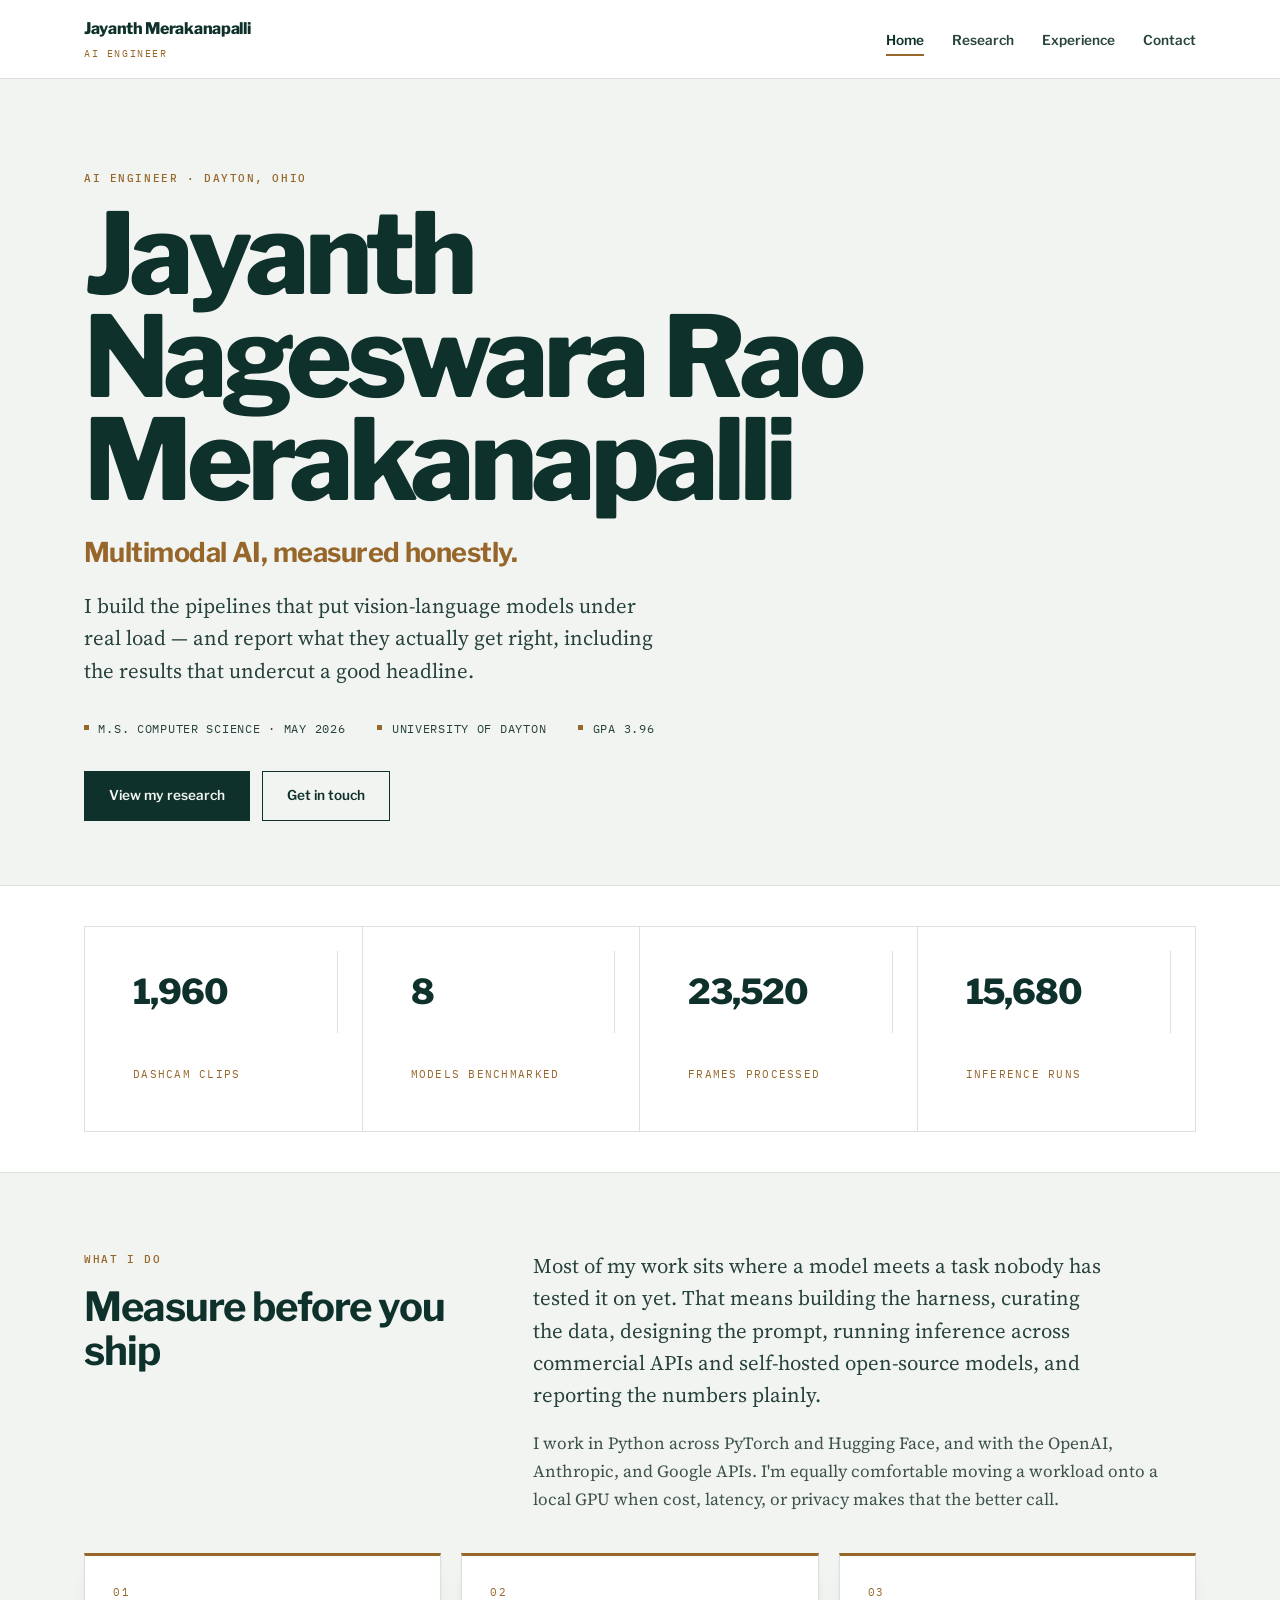
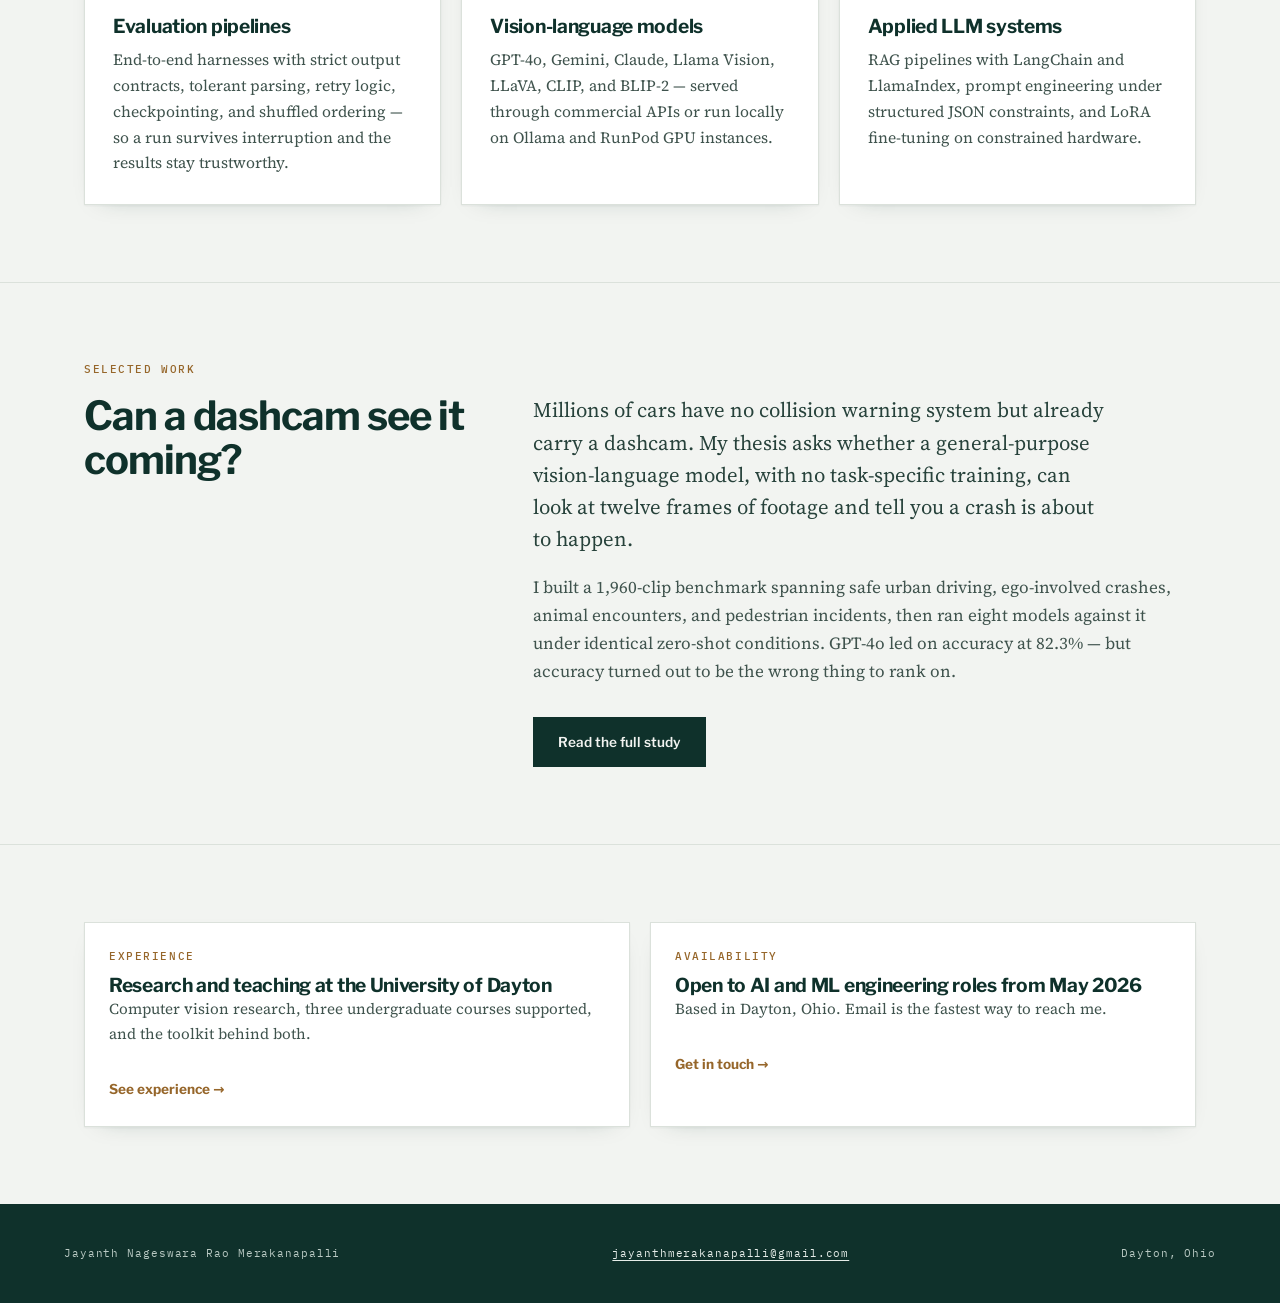
==== index.html @ ee2075a8 "Add files via upload" ====
<!DOCTYPE html>
<html lang="en">
<head>
<meta charset="utf-8">
<meta name="viewport" content="width=device-width, initial-scale=1">
<title>Jayanth Nageswara Rao Merakanapalli — AI Engineer</title>
<meta name="description" content="AI Engineer working on multimodal large language models, vision-language evaluation, and applied LLM systems. M.S. Computer Science, University of Dayton, May 2026.">
<link rel="preconnect" href="https://fonts.googleapis.com">
<link rel="preconnect" href="https://fonts.gstatic.com" crossorigin>
<link href="https://fonts.googleapis.com/css2?family=IBM+Plex+Mono:wght@400;500&family=Libre+Franklin:wght@500;600;700;800&family=Source+Serif+4:opsz,wght@8..60,400;8..60,600&display=swap" rel="stylesheet">
<link rel="stylesheet" href="styles.css">
</head>
<body>

<header class="site-header">
  <div class="bar">
    <a class="brand" href="index.html">Jayanth Merakanapalli<span>AI Engineer</span></a>
    <nav class="site-nav" aria-label="Main">
      <ul>
        <li><a href="index.html" aria-current="page">Home</a></li>
        <li><a href="research.html">Research</a></li>
        <li><a href="experience.html">Experience</a></li>
        <li><a href="contact.html">Contact</a></li>
      </ul>
    </nav>
  </div>
</header>

<main>

  <section class="hero">
    <div class="wrap">
      <span class="label">AI Engineer · Dayton, Ohio</span>
      <h1 class="nameplate">Jayanth<br>Nageswara Rao<br>Merakanapalli</h1>
      <p class="tagline">Multimodal AI, measured honestly.</p>
      <p class="lede">I build the pipelines that put vision-language models under real load — and report what they actually get right, including the results that undercut a good headline.</p>
      <ul class="facts">
        <li>M.S. Computer Science · May 2026</li>
        <li>University of Dayton</li>
        <li>GPA 3.96</li>
      </ul>
      <div class="actions">
        <a class="btn primary" href="research.html">View my research</a>
        <a class="btn" href="contact.html">Get in touch</a>
      </div>
    </div>
  </section>

  <div class="band">
    <div class="wrap" style="padding-top:2.5rem;padding-bottom:2.5rem">
      <div class="stats">
        <div><div class="n">1,960</div><div class="t">Dashcam clips</div></div>
        <div><div class="n">8</div><div class="t">Models benchmarked</div></div>
        <div><div class="n">23,520</div><div class="t">Frames processed</div></div>
        <div><div class="n">15,680</div><div class="t">Inference runs</div></div>
      </div>
    </div>
  </div>

  <section class="section">
    <div class="wrap split reveal">
      <div>
        <span class="label">What I do</span>
        <h2>Measure before you ship</h2>
      </div>
      <div>
        <p class="lede">Most of my work sits where a model meets a task nobody has tested it on yet. That means building the harness, curating the data, designing the prompt, running inference across commercial APIs and self-hosted open-source models, and reporting the numbers plainly.</p>
        <p>I work in Python across PyTorch and Hugging Face, and with the OpenAI, Anthropic, and Google APIs. I'm equally comfortable moving a workload onto a local GPU when cost, latency, or privacy makes that the better call.</p>
      </div>
    </div>

    <div class="wrap" style="margin-top:2.5rem">
      <div class="grid three reveal">
        <div class="card">
          <span class="idx">01</span>
          <h3>Evaluation pipelines</h3>
          <p>End-to-end harnesses with strict output contracts, tolerant parsing, retry logic, checkpointing, and shuffled ordering — so a run survives interruption and the results stay trustworthy.</p>
        </div>
        <div class="card">
          <span class="idx">02</span>
          <h3>Vision-language models</h3>
          <p>GPT-4o, Gemini, Claude, Llama Vision, LLaVA, CLIP, and BLIP-2 — served through commercial APIs or run locally on Ollama and RunPod GPU instances.</p>
        </div>
        <div class="card">
          <span class="idx">03</span>
          <h3>Applied LLM systems</h3>
          <p>RAG pipelines with LangChain and LlamaIndex, prompt engineering under structured JSON constraints, and LoRA fine-tuning on constrained hardware.</p>
        </div>
      </div>
    </div>
  </section>

  <section class="section">
    <div class="wrap">
      <span class="label reveal">Selected work</span>
      <div class="split reveal">
        <div>
          <h2>Can a dashcam see it coming?</h2>
        </div>
        <div>
          <p class="lede">Millions of cars have no collision warning system but already carry a dashcam. My thesis asks whether a general-purpose vision-language model, with no task-specific training, can look at twelve frames of footage and tell you a crash is about to happen.</p>
          <p>I built a 1,960-clip benchmark spanning safe urban driving, ego-involved crashes, animal encounters, and pedestrian incidents, then ran eight models against it under identical zero-shot conditions. GPT-4o led on accuracy at 82.3% — but accuracy turned out to be the wrong thing to rank on.</p>
          <div class="actions">
            <a class="btn primary" href="research.html">Read the full study</a>
          </div>
        </div>
      </div>
    </div>
  </section>

  <section class="section">
    <div class="wrap">
      <div class="grid two reveal">
        <a class="linkcard" href="experience.html">
          <span class="label" style="margin-bottom:.6rem">Experience</span>
          <h3>Research and teaching at the University of Dayton</h3>
          <p class="small">Computer vision research, three undergraduate courses supported, and the toolkit behind both.</p>
          <span class="arrow">See experience →</span>
        </a>
        <a class="linkcard" href="contact.html">
          <span class="label" style="margin-bottom:.6rem">Availability</span>
          <h3>Open to AI and ML engineering roles from May 2026</h3>
          <p class="small">Based in Dayton, Ohio. Email is the fastest way to reach me.</p>
          <span class="arrow">Get in touch →</span>
        </a>
      </div>
    </div>
  </section>

</main>

<footer class="site-footer">
  <div class="inner">
    <span>Jayanth Nageswara Rao Merakanapalli</span>
    <span><a href="mailto:jayanthmerakanapalli@gmail.com">jayanthmerakanapalli@gmail.com</a></span>
    <span>Dayton, Ohio</span>
  </div>
</footer>

<script src="site.js"></script>
</body>
</html>
---- styles.css ----
/* ============================================================
   Jayanth Merakanapalli — portfolio
   Palette: deep pine, brass, stone
   ============================================================ */

:root{
  --paper:#F2F4F1;
  --card:#FFFFFF;
  --ink:#0F312B;
  --ink-2:#27423B;
  --body:#3F534D;
  --brass:#96662A;
  --brass-soft:#F3EADC;
  --teal:#2E6E61;
  --sage:#AFC2B8;
  --line:#DBE1DB;
  --line-strong:#C3CDC5;

  --sans:"Libre Franklin",system-ui,-apple-system,sans-serif;
  --serif:"Source Serif 4",Georgia,serif;
  --mono:"IBM Plex Mono",ui-monospace,monospace;

  --pad:clamp(1.25rem,5vw,4.5rem);
  --measure:66ch;
  --shadow:0 1px 2px rgba(15,49,43,.05),0 8px 24px -18px rgba(15,49,43,.35);
}

*{box-sizing:border-box}
html{scroll-behavior:smooth}
body{
  margin:0;
  background:var(--paper);
  color:var(--body);
  font-family:var(--serif);
  font-size:1.0625rem;
  line-height:1.65;
  -webkit-font-smoothing:antialiased;
  display:flex;flex-direction:column;min-height:100vh;
}
main{flex:1}
img{max-width:100%}

h1,h2,h3,h4{font-family:var(--sans);color:var(--ink);margin:0;letter-spacing:-.025em;line-height:1.1}
h1{font-size:clamp(2.5rem,6vw,4.25rem);font-weight:800;letter-spacing:-.035em}
h2{font-size:clamp(1.7rem,3.4vw,2.5rem);font-weight:700}
h3{font-size:1.2rem;font-weight:700;letter-spacing:-.015em}
h4{font-size:.95rem;font-weight:700}
p{margin:0 0 1.1rem}
p:last-child{margin-bottom:0}

.label{
  font-family:var(--mono);font-size:.7rem;font-weight:500;
  letter-spacing:.14em;text-transform:uppercase;color:var(--brass);
  margin:0 0 1rem;display:block;
}
.lede{font-size:clamp(1.1rem,1.8vw,1.3rem);line-height:1.55;color:var(--ink-2);max-width:58ch}
.muted{color:var(--body)}
.small{font-size:.95rem}
.measure{max-width:var(--measure)}
a{color:var(--teal);text-underline-offset:3px;text-decoration-thickness:1px}
a:hover{color:var(--brass)}
:focus-visible{outline:2px solid var(--brass);outline-offset:3px}

/* ---------- header ---------- */
.site-header{
  background:var(--card);border-bottom:1px solid var(--line);
  position:sticky;top:0;z-index:60;
}
.site-header .bar{
  max-width:1240px;margin:0 auto;padding:1rem var(--pad);
  display:flex;align-items:center;justify-content:space-between;gap:1.5rem;flex-wrap:wrap;
}
.brand{font-family:var(--sans);font-weight:800;font-size:1rem;color:var(--ink);text-decoration:none;letter-spacing:-.02em}
.brand span{display:block;font-family:var(--mono);font-size:.62rem;font-weight:400;letter-spacing:.16em;text-transform:uppercase;color:var(--brass);margin-top:.2rem}
.site-nav ul{display:flex;gap:1.75rem;list-style:none;margin:0;padding:0;flex-wrap:wrap}
.site-nav a{
  font-family:var(--sans);font-size:.85rem;font-weight:600;color:var(--ink-2);
  text-decoration:none;padding:.35rem 0;border-bottom:2px solid transparent;
}
.site-nav a:hover{color:var(--brass);border-color:var(--line-strong)}
.site-nav a[aria-current="page"]{color:var(--ink);border-color:var(--brass)}

/* ---------- layout ---------- */
.wrap{max-width:1240px;margin:0 auto;padding:0 var(--pad)}
.section{padding:clamp(3rem,6vw,5.5rem) 0}
.section + .section{border-top:1px solid var(--line)}
.band{background:var(--card);border-top:1px solid var(--line);border-bottom:1px solid var(--line)}
.split{display:grid;grid-template-columns:minmax(0,.75fr) minmax(0,1.25fr);gap:clamp(1.75rem,4vw,4rem);align-items:start}
@media(max-width:840px){.split{grid-template-columns:1fr;gap:1.5rem}}

/* ---------- page hero ---------- */
.hero{padding:clamp(3rem,7vw,6rem) 0 clamp(2.5rem,5vw,4rem)}
.hero h1{margin-bottom:1.5rem}
.facts{
  list-style:none;margin:2rem 0 0;padding:0;display:flex;flex-wrap:wrap;gap:.5rem 2rem;
  font-family:var(--mono);font-size:.75rem;letter-spacing:.06em;text-transform:uppercase;color:var(--ink-2);
}
.facts li{position:relative;padding-left:.9rem}
.facts li::before{content:"";position:absolute;left:0;top:.55em;width:5px;height:5px;background:var(--brass)}

.page-head{padding:clamp(2.5rem,5vw,4rem) 0 clamp(1.5rem,3vw,2.5rem);border-bottom:1px solid var(--line)}
.page-head h1{font-size:clamp(2.1rem,4.5vw,3.25rem);margin-bottom:1rem}

/* ---------- buttons ---------- */
.actions{display:flex;flex-wrap:wrap;gap:.75rem;margin-top:2rem}
.btn{
  display:inline-block;font-family:var(--sans);font-size:.85rem;font-weight:600;
  padding:.8rem 1.5rem;text-decoration:none;border:1px solid var(--ink);
  color:var(--ink);background:transparent;transition:background .18s,color .18s,border-color .18s;
}
.btn:hover{background:var(--brass);border-color:var(--brass);color:#fff}
.btn.primary{background:var(--ink);color:var(--paper)}
.btn.primary:hover{background:var(--brass);border-color:var(--brass)}

/* ---------- cards ---------- */
.grid{display:grid;gap:1.25rem}
.grid.three{grid-template-columns:repeat(auto-fit,minmax(260px,1fr))}
.grid.two{grid-template-columns:repeat(auto-fit,minmax(300px,1fr))}
.card{
  background:var(--card);border:1px solid var(--line);border-top:3px solid var(--brass);
  padding:1.75rem;box-shadow:var(--shadow);
}
.card h3{margin-bottom:.6rem}
.card p{font-size:.98rem}
.card .idx{font-family:var(--mono);font-size:.68rem;letter-spacing:.14em;text-transform:uppercase;color:var(--brass);display:block;margin-bottom:.9rem}

.linkcard{
  display:block;background:var(--card);border:1px solid var(--line);padding:1.5rem;
  text-decoration:none;color:inherit;box-shadow:var(--shadow);transition:border-color .18s,transform .18s;
}
.linkcard:hover{border-color:var(--brass);transform:translateY(-2px);color:inherit}
.linkcard .arrow{font-family:var(--sans);font-weight:700;color:var(--brass);font-size:.85rem;display:inline-block;margin-top:.9rem}

/* ---------- stats ---------- */
.stats{display:grid;grid-template-columns:repeat(4,1fr);border:1px solid var(--line);background:var(--card)}
.stats div{padding:1.5rem;border-right:1px solid var(--line)}
.stats div:last-child{border-right:0}
.stats .n{font-family:var(--sans);font-weight:800;font-size:clamp(1.5rem,3vw,2.15rem);color:var(--ink);letter-spacing:-.03em;line-height:1}
.stats .t{font-family:var(--mono);font-size:.66rem;letter-spacing:.12em;text-transform:uppercase;color:var(--brass);margin-top:.55rem}
@media(max-width:760px){
  .stats{grid-template-columns:repeat(2,1fr)}
  .stats div{border-bottom:1px solid var(--line)}
  .stats div:nth-child(2n){border-right:0}
}

/* ---------- entries ---------- */
.entry{padding:2rem 0;border-bottom:1px solid var(--line)}
.entry:first-of-type{border-top:1px solid var(--line)}
.entry-head{display:flex;flex-wrap:wrap;gap:.4rem 1.5rem;justify-content:space-between;align-items:baseline}
.entry .org{font-family:var(--sans);font-size:.9rem;font-weight:600;color:var(--teal);margin-top:.35rem}
.entry .when{font-family:var(--mono);font-size:.72rem;letter-spacing:.1em;text-transform:uppercase;color:var(--brass);white-space:nowrap}
.entry ul{margin:1.1rem 0 0;padding-left:1.15rem}
.entry li{margin-bottom:.6rem;font-size:1rem}
.entry li::marker{color:var(--sage)}

/* ---------- skills ---------- */
.skillrow{display:grid;grid-template-columns:210px 1fr;gap:1.5rem;padding:1.5rem 0;border-bottom:1px solid var(--line)}
.skillrow:first-of-type{border-top:1px solid var(--line)}
.skillrow h3{font-family:var(--mono);font-size:.72rem;font-weight:500;letter-spacing:.14em;text-transform:uppercase;color:var(--brass);padding-top:.3rem}
.tags{list-style:none;margin:0;padding:0;display:flex;flex-wrap:wrap;gap:.45rem}
.tags li{font-family:var(--sans);font-size:.85rem;font-weight:500;color:var(--ink-2);background:var(--card);border:1px solid var(--line);padding:.35rem .7rem}
.tags li.key{border-color:var(--brass);background:var(--brass-soft);color:var(--ink)}
@media(max-width:700px){.skillrow{grid-template-columns:1fr;gap:.8rem}}

/* ---------- nameplate ---------- */
.nameplate{
  font-size:clamp(2.9rem,9.5vw,7rem);
  line-height:.92;
  letter-spacing:-.045em;
  margin-bottom:1.5rem;
}
.tagline{
  font-family:var(--sans);font-weight:700;color:var(--brass);
  font-size:clamp(1.15rem,2.4vw,1.7rem);letter-spacing:-.02em;line-height:1.25;
  margin-bottom:1.25rem;max-width:24ch;
}

/* ---------- benchmark ---------- */
.bench{background:var(--card);border:1px solid var(--line);box-shadow:var(--shadow);margin-top:2rem}
.bench-head{display:flex;flex-wrap:wrap;gap:.85rem;align-items:center;justify-content:space-between;padding:1.1rem 1.35rem;border-bottom:1px solid var(--line)}
.bench-head .t{font-family:var(--mono);font-size:.68rem;letter-spacing:.12em;text-transform:uppercase;color:var(--brass)}
.tabs{display:flex;flex-wrap:wrap;gap:.4rem}
.tab{
  font-family:var(--sans);font-size:.8rem;font-weight:600;padding:.45rem .85rem;cursor:pointer;
  border:1px solid var(--line-strong);background:var(--paper);color:var(--ink-2);transition:.18s;
}
.tab:hover{border-color:var(--brass);color:var(--brass)}
.tab[aria-selected="true"]{background:var(--ink);border-color:var(--ink);color:var(--paper)}
.rows{padding:1.35rem}
.row{display:grid;grid-template-columns:180px 1fr 76px;gap:1rem;align-items:center;padding:.4rem 0}
.row .name{font-family:var(--sans);font-size:.88rem;font-weight:600;color:var(--ink)}
.row .tag{display:block;font-family:var(--mono);font-size:.6rem;letter-spacing:.1em;text-transform:uppercase;color:var(--body);font-weight:400;margin-top:.1rem}
.track{height:18px;background:var(--paper);border:1px solid var(--line);position:relative}
.fill{height:100%;width:0;transition:width .65s cubic-bezier(.22,1,.36,1)}
.fill.commercial{background:var(--teal)}
.fill.open{background:var(--sage)}
.fill.baseline{background:repeating-linear-gradient(45deg,var(--brass) 0 4px,rgba(150,102,42,.18) 4px 9px)}
.row .val{font-family:var(--mono);font-size:.8rem;text-align:right;color:var(--ink)}
.legend{display:flex;flex-wrap:wrap;gap:1.25rem;padding:0 1.35rem 1.1rem;font-family:var(--mono);font-size:.65rem;letter-spacing:.1em;text-transform:uppercase;color:var(--body)}
.legend i{display:inline-block;width:15px;height:10px;margin-right:.45rem;vertical-align:middle;border:1px solid var(--line)}
.bench-note{padding:1.1rem 1.35rem;border-top:1px solid var(--line);background:var(--paper);font-size:.97rem;margin:0;min-height:3.5rem}
@media(max-width:640px){
  .row{grid-template-columns:1fr 64px;grid-template-areas:"name val" "track track";gap:.35rem 1rem}
  .row .name{grid-area:name}.row .val{grid-area:val}.track{grid-area:track}
}

/* ---------- contact ---------- */
.contact-grid{display:grid;grid-template-columns:repeat(auto-fit,minmax(240px,1fr));gap:1.25rem;margin-top:2.5rem}
.contact-grid a{
  display:block;background:var(--card);border:1px solid var(--line);border-left:3px solid var(--brass);
  padding:1.4rem;text-decoration:none;color:var(--ink);box-shadow:var(--shadow);transition:border-color .18s,transform .18s;
}
.contact-grid a:hover{border-color:var(--brass);transform:translateY(-2px)}
.contact-grid .k{font-family:var(--mono);font-size:.65rem;letter-spacing:.14em;text-transform:uppercase;color:var(--brass);display:block;margin-bottom:.5rem}
.contact-grid .v{font-family:var(--sans);font-size:.98rem;font-weight:600;word-break:break-word}

/* ---------- footer ---------- */
.site-footer{
  background:var(--ink);color:#B9C9C3;padding:2.5rem var(--pad);margin-top:0;
  font-family:var(--mono);font-size:.7rem;letter-spacing:.08em;
}
.site-footer .inner{max-width:1240px;margin:0 auto;display:flex;flex-wrap:wrap;gap:1rem;justify-content:space-between;align-items:center}
.site-footer a{color:#E6EDE9}
.site-footer a:hover{color:#D9A44F}

/* ---------- motion ---------- */
.reveal{opacity:0;transform:translateY(14px);transition:opacity .6s ease,transform .6s cubic-bezier(.22,1,.36,1)}
.reveal.in{opacity:1;transform:none}
@media(prefers-reduced-motion:reduce){
  *{animation:none!important;transition:none!important}
  .reveal{opacity:1;transform:none}
  .cell{opacity:1}
  html{scroll-behavior:auto}
}
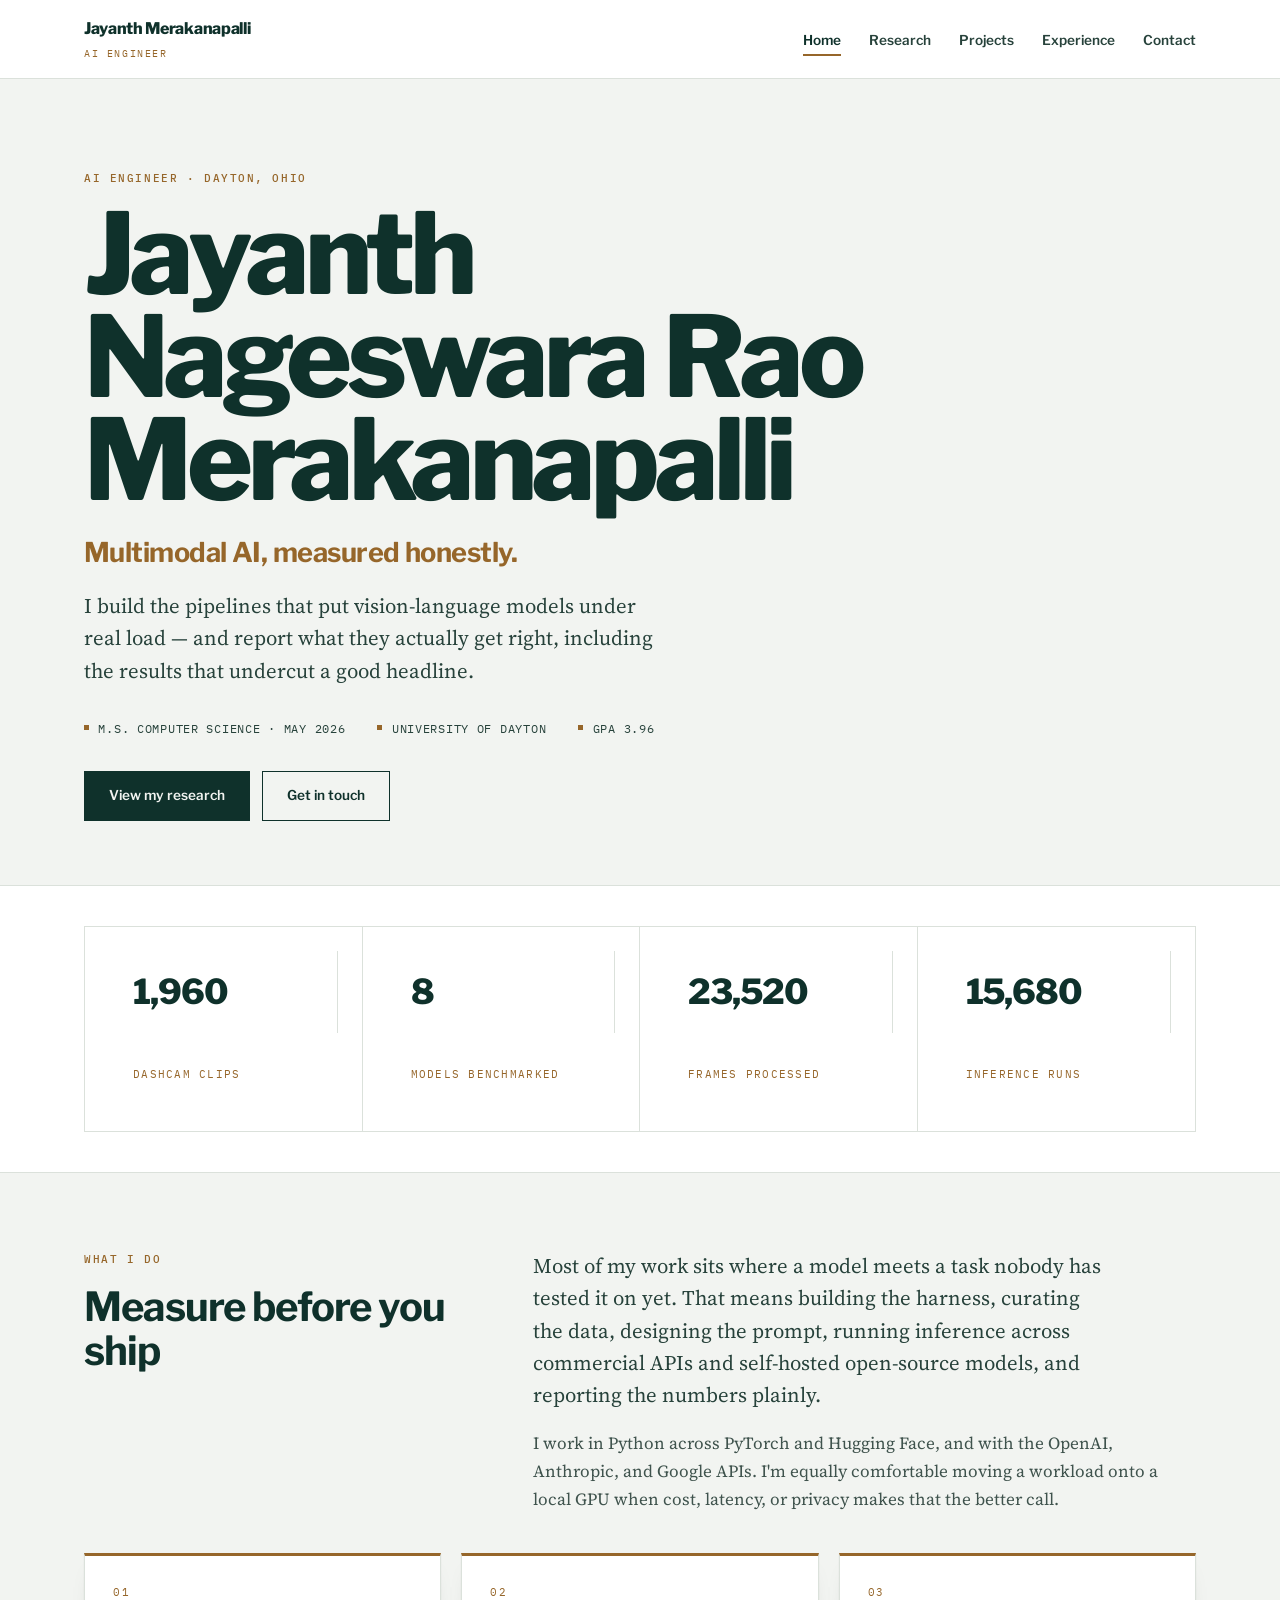
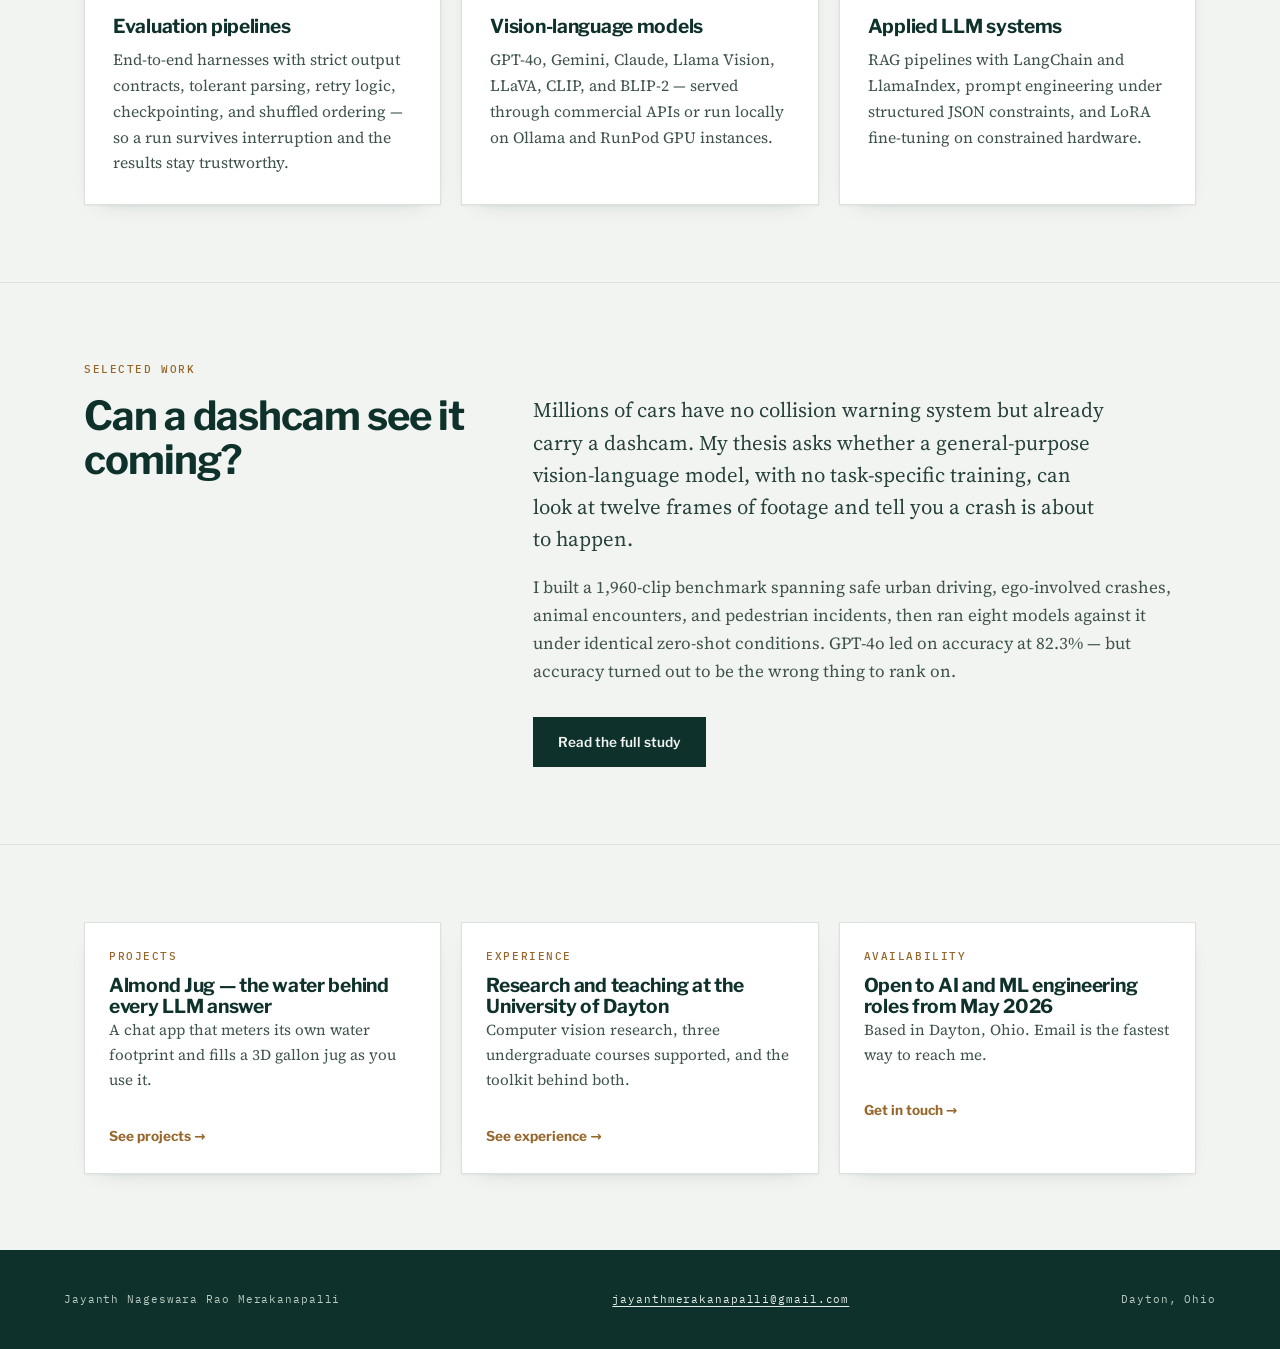
==== commit 6a76d845: "Add projects page" ====
--- a/index.html
+++ b/index.html
@@ -19,6 +19,7 @@
       <ul>
         <li><a href="index.html" aria-current="page">Home</a></li>
         <li><a href="research.html">Research</a></li>
+        <li><a href="projects.html">Projects</a></li>
         <li><a href="experience.html">Experience</a></li>
         <li><a href="contact.html">Contact</a></li>
       </ul>
@@ -110,7 +111,13 @@
 
   <section class="section">
     <div class="wrap">
-      <div class="grid two reveal">
+      <div class="grid three reveal">
+        <a class="linkcard" href="projects.html">
+          <span class="label" style="margin-bottom:.6rem">Projects</span>
+          <h3>Almond Jug — the water behind every LLM answer</h3>
+          <p class="small">A chat app that meters its own water footprint and fills a 3D gallon jug as you use it.</p>
+          <span class="arrow">See projects →</span>
+        </a>
         <a class="linkcard" href="experience.html">
           <span class="label" style="margin-bottom:.6rem">Experience</span>
           <h3>Research and teaching at the University of Dayton</h3>
@@ -139,4 +146,4 @@
 
 <script src="site.js"></script>
 </body>
-</html>
+</html>
